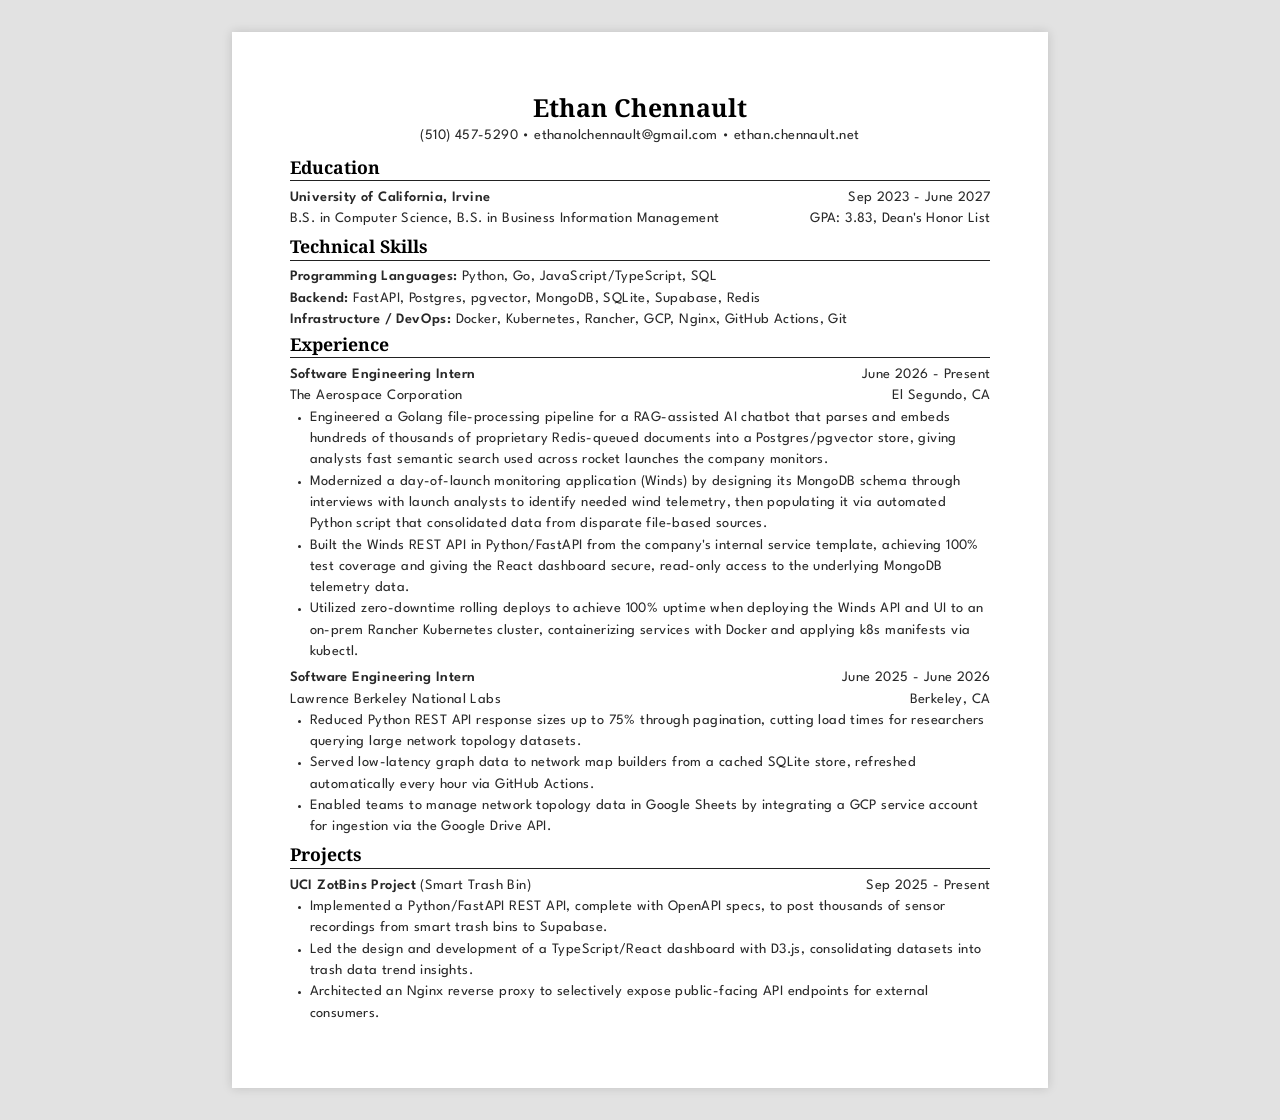
==== src/html/backend.html @ 249c58c6 "complete overhaul" ====
<!doctype html>
<html lang="en">
  <head>
    <meta charset="UTF-8" />
    <meta name="viewport" content="width=device-width, initial-scale=1.0" />
    <meta http-equiv="X-UA-Compatible" content="ie=edge" />
    <title>Ethan Chennault Resume</title>
    <link rel="stylesheet" href="../style.css" />
    <meta name="description" content="Ethan Chennault's Resume" />
    <script type="application/ld+json">
      {
        "@context": "https://schema.org",
        "@type": "WebPage",
        "name": "Ethan Chennault - Resume",
        "description": "Professional Resume for Ethan Chennault",
        "author": {
          "@type": "Person",
          "name": "Ethan Chennault"
        },
        "datePublished": "2026-05-17",
        "dateModified": "2026-05-17"
      }
    </script>
  </head>
  <body>
    <div id="resume">
      <header id="header">
        <h1>Ethan Chennault</h1>
        <p>
          (510) 457-5290 •
          <a href="mailto:ethanolchennault@gmail.com"
            >ethanolchennault@gmail.com</a
          >
          •
          <a href="https://ethan.chennault.net" target="_blank"
            >ethan.chennault.net</a
          >
        </p>
      </header>

      <section id="education">
        <h2>Education</h2>
        <hr />
        <section class="education-item">
          <div class="seperate">
            <b>University of California, Irvine</b>
            <span>Sep 2023 - June 2027</span>
          </div>
          <div class="seperate">
            <span
              >B.S. in Computer Science, B.S. in Business Information
              Management</span
            >
            <span>GPA: 3.83, Dean's Honor List</span>
          </div>
        </section>
      </section>

      <section id="technical-skills">
        <h2>Technical Skills</h2>
        <hr />
        <div id="skills-list">
          <p>
            <b>Programming Languages: </b>Python, Go, JavaScript/TypeScript, SQL
          </p>
          <p>
            <b>Backend: </b>FastAPI, Postgres, pgvector, MongoDB, SQLite,
            Supabase, Redis
          </p>
          <p>
            <b>Infrastructure / DevOps: </b>Docker, Kubernetes, Rancher, GCP,
            Nginx, GitHub Actions, Git
          </p>
        </div>
      </section>

      <section id="experience">
        <h2>Experience</h2>
        <hr />
        <section class="experience-item">
          <div class="seperate">
            <b>Software Engineering Intern</b>
            <span>June 2026 - Present</span>
          </div>
          <div class="seperate">
            <span>The Aerospace Corporation</span>
            <span>El Segundo, CA</span>
          </div>
          <ul>
            <li>
              Engineered a Golang file-processing pipeline for a RAG-assisted AI
              chatbot that parses and embeds hundreds of thousands of
              proprietary Redis-queued documents into a Postgres/pgvector store,
              giving analysts fast semantic search used across rocket launches
              the company monitors.
            </li>
            <li>
              Modernized a day-of-launch monitoring application (Winds) by
              designing its MongoDB schema through interviews with launch
              analysts to identify needed wind telemetry, then populating it via
              automated Python script that consolidated data from disparate
              file-based sources.
            </li>
            <li>
              Built the Winds REST API in Python/FastAPI from the company's
              internal service template, achieving 100% test coverage and giving
              the React dashboard secure, read-only access to the underlying
              MongoDB telemetry data.
            </li>
            <li>
              Utilized zero-downtime rolling deploys to achieve 100% uptime when
              deploying the Winds API and UI to an on-prem Rancher Kubernetes
              cluster, containerizing services with Docker and applying k8s
              manifests via kubectl.
            </li>
          </ul>
        </section>

        <section class="experience-item">
          <div class="seperate">
            <b>Software Engineering Intern</b>
            <span>June 2025 - June 2026</span>
          </div>
          <div class="seperate">
            <span>Lawrence Berkeley National Labs</span>
            <span>Berkeley, CA</span>
          </div>
          <ul>
            <li>
              Reduced Python REST API response sizes up to 75% through
              pagination, cutting load times for researchers querying large
              network topology datasets.
            </li>
            <li>
              Served low-latency graph data to network map builders from a
              cached SQLite store, refreshed automatically every hour via GitHub
              Actions.
            </li>
            <li>
              Enabled teams to manage network topology data in Google Sheets by
              integrating a GCP service account for ingestion via the Google
              Drive API.
            </li>
          </ul>
        </section>
      </section>

      <section id="projects">
        <h2>Projects</h2>
        <hr />

        <section class="project-item">
          <div class="seperate">
            <div><b>UCI ZotBins Project</b> <span>(Smart Trash Bin)</span></div>
            <span>Sep 2025 - Present</span>
          </div>
          <ul>
            <li>
              Implemented a Python/FastAPI REST API, complete with OpenAPI
              specs, to post thousands of sensor recordings from smart trash
              bins to Supabase.
            </li>
            <li>
              Led the design and development of a TypeScript/React dashboard
              with D3.js, consolidating datasets into trash data trend insights.
            </li>
            <li>
              Architected an Nginx reverse proxy to selectively expose
              public-facing API endpoints for external consumers.
            </li>
          </ul>
        </section>
      </section>
    </div>
  </body>
</html>
---- src/style.css ----
@font-face {
  font-family: "League Spartan";
  src: url("./fonts/LeagueSpartan-VariableFont_wght.ttf") format("truetype");
  font-weight: 100 900;
  /* Variable range */
  font-style: normal;
}

@font-face {
  font-family: "Noto Serif";
  src: url("./fonts/NotoSerif-VariableFont_wdth,wght.ttf") format("truetype");
  font-weight: 100 900;
  /* Variable range */
  font-style: normal;
}

*,
*::before,
*::after {
  margin: 0;
  padding: 0;
  border: 0;
  box-sizing: border-box;
  text-decoration: none;
}

body {
  display: flex;
  justify-content: center;
  width: 100%;
  height: 100%;
  background: #e2e2e2;
  -webkit-font-smoothing: antialiased;
  -moz-osx-font-smoothing: grayscale;
  text-rendering: optimizeLegibility;
}

/* Typography */
h1 {
  font-size: 1.55rem;
  font-family: "Noto Serif", serif;
}

h2 {
  font-size: 1.1rem;
  font-family: "Noto Serif", serif;
}

h3 {
  font-family: "League Spartan", sans-serif;
  line-height: 1.3;
  font-weight: 600;
}

b,
p,
ul,
li,
span,
table {
  font-size: 0.9rem;
  line-height: 1.48;
  letter-spacing: 0.4px;
  font-weight: 400;
  font-family: "League Spartan", sans-serif;
  color: #282828;
}

b {
  font-weight: 600;
}

ul {
  padding-left: 20px;
}

::marker {
  font-size: 0.75rem;
}

a {
  color: inherit;
  text-decoration: none;
}

/* Layout */
header {
  text-align: center;
  margin-bottom: 0.5rem;
  display: flex;
  flex-direction: column;
  gap: 0.1rem;
}

section {
  margin-bottom: 0.1rem;
}

hr {
  margin-top: 0.1rem;
  margin-bottom: 0.35rem;
  border: none;
  border-bottom: 1px solid #222;
}

.seperate {
  display: flex;
  justify-content: space-between;
  align-items: center;
  color: black;
}

.education-item,
.experience-item,
.project-item {
  margin-bottom: 0.3rem;
}

#resume {
  width: 8.5in;
  height: 11in;
  background: white;
  margin: 2rem auto;
  background: white;
  padding: 0.6in;
  box-shadow: 0 0 10px rgba(0, 0, 0, 0.15);
  overflow: hidden;
}

/* Print styles */
@page {
  size: 8.5in 11in;
  margin: 0;
}

@media print {
  body {
    margin: 0;
    padding: 0;
  }

  #resume {
    margin: 0;
    box-shadow: none;
    page-break-after: always;
  }
}
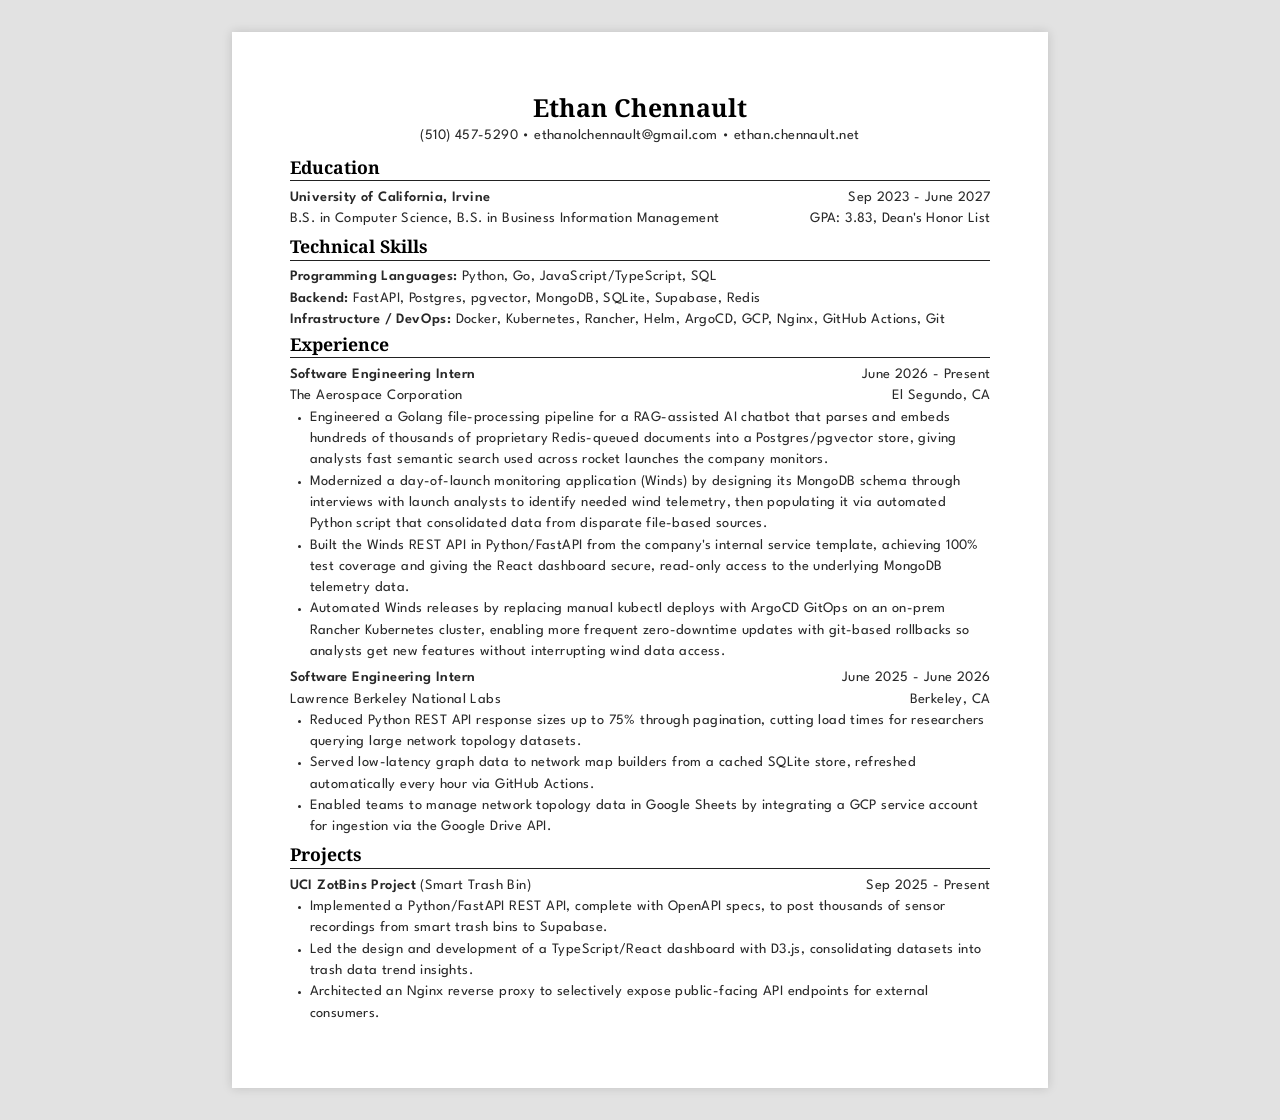
==== commit 5df0c125: "updated to include argocd" ====
--- a/src/html/backend.html
+++ b/src/html/backend.html
@@ -68,7 +68,8 @@
             Supabase, Redis
           </p>
           <p>
-            <b>Infrastructure / DevOps: </b>Docker, Kubernetes, Rancher, GCP,
+            <b>Infrastructure / DevOps: </b>Docker, Kubernetes, Rancher, Helm, ArgoCD,
+            GCP,
             Nginx, GitHub Actions, Git
           </p>
         </div>
@@ -108,10 +109,10 @@
               MongoDB telemetry data.
             </li>
             <li>
-              Utilized zero-downtime rolling deploys to achieve 100% uptime when
-              deploying the Winds API and UI to an on-prem Rancher Kubernetes
-              cluster, containerizing services with Docker and applying k8s
-              manifests via kubectl.
+              Automated Winds releases by replacing manual kubectl deploys with
+              ArgoCD GitOps on an on-prem Rancher Kubernetes cluster, enabling
+              more frequent zero-downtime updates with git-based rollbacks so
+              analysts get new features without interrupting wind data access.
             </li>
           </ul>
         </section>
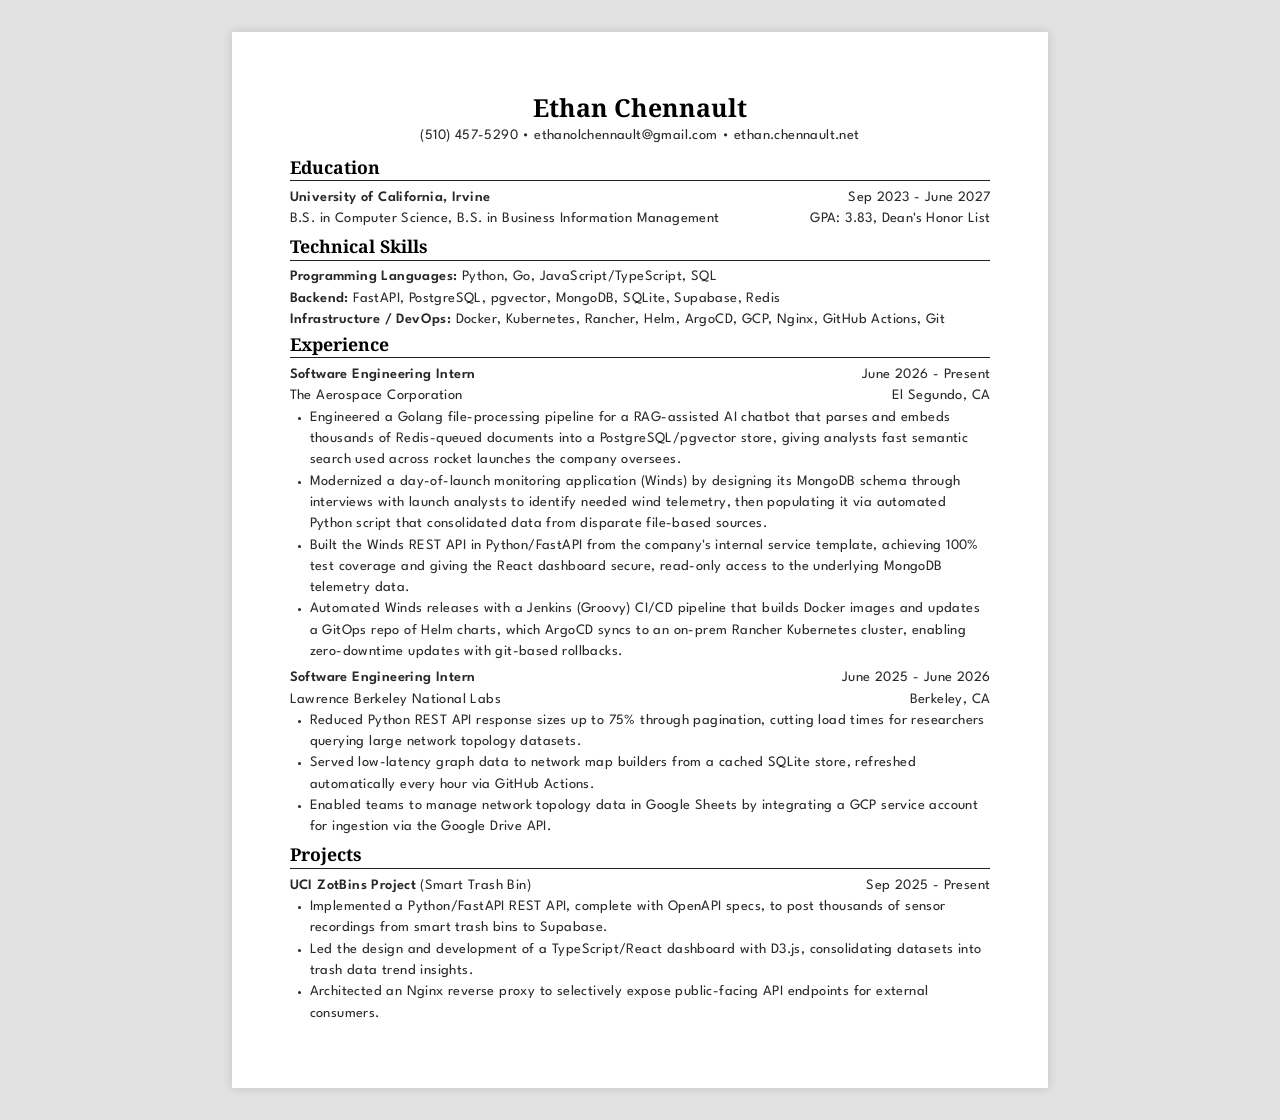
==== commit a852a961: "update fullstack and backend resumes" ====
--- a/src/html/backend.html
+++ b/src/html/backend.html
@@ -64,7 +64,7 @@
             <b>Programming Languages: </b>Python, Go, JavaScript/TypeScript, SQL
           </p>
           <p>
-            <b>Backend: </b>FastAPI, Postgres, pgvector, MongoDB, SQLite,
+            <b>Backend: </b>FastAPI, PostgreSQL, pgvector, MongoDB, SQLite,
             Supabase, Redis
           </p>
           <p>
@@ -90,10 +90,9 @@
           <ul>
             <li>
               Engineered a Golang file-processing pipeline for a RAG-assisted AI
-              chatbot that parses and embeds hundreds of thousands of
-              proprietary Redis-queued documents into a Postgres/pgvector store,
-              giving analysts fast semantic search used across rocket launches
-              the company monitors.
+              chatbot that parses and embeds thousands of Redis-queued documents
+              into a PostgreSQL/pgvector store, giving analysts fast semantic
+              search used across rocket launches the company oversees.
             </li>
             <li>
               Modernized a day-of-launch monitoring application (Winds) by
@@ -109,10 +108,10 @@
               MongoDB telemetry data.
             </li>
             <li>
-              Automated Winds releases by replacing manual kubectl deploys with
-              ArgoCD GitOps on an on-prem Rancher Kubernetes cluster, enabling
-              more frequent zero-downtime updates with git-based rollbacks so
-              analysts get new features without interrupting wind data access.
+              Automated Winds releases with a Jenkins (Groovy) CI/CD pipeline
+              that builds Docker images and updates a GitOps repo of Helm
+              charts, which ArgoCD syncs to an on-prem Rancher Kubernetes
+              cluster, enabling zero-downtime updates with git-based rollbacks.
             </li>
           </ul>
         </section>
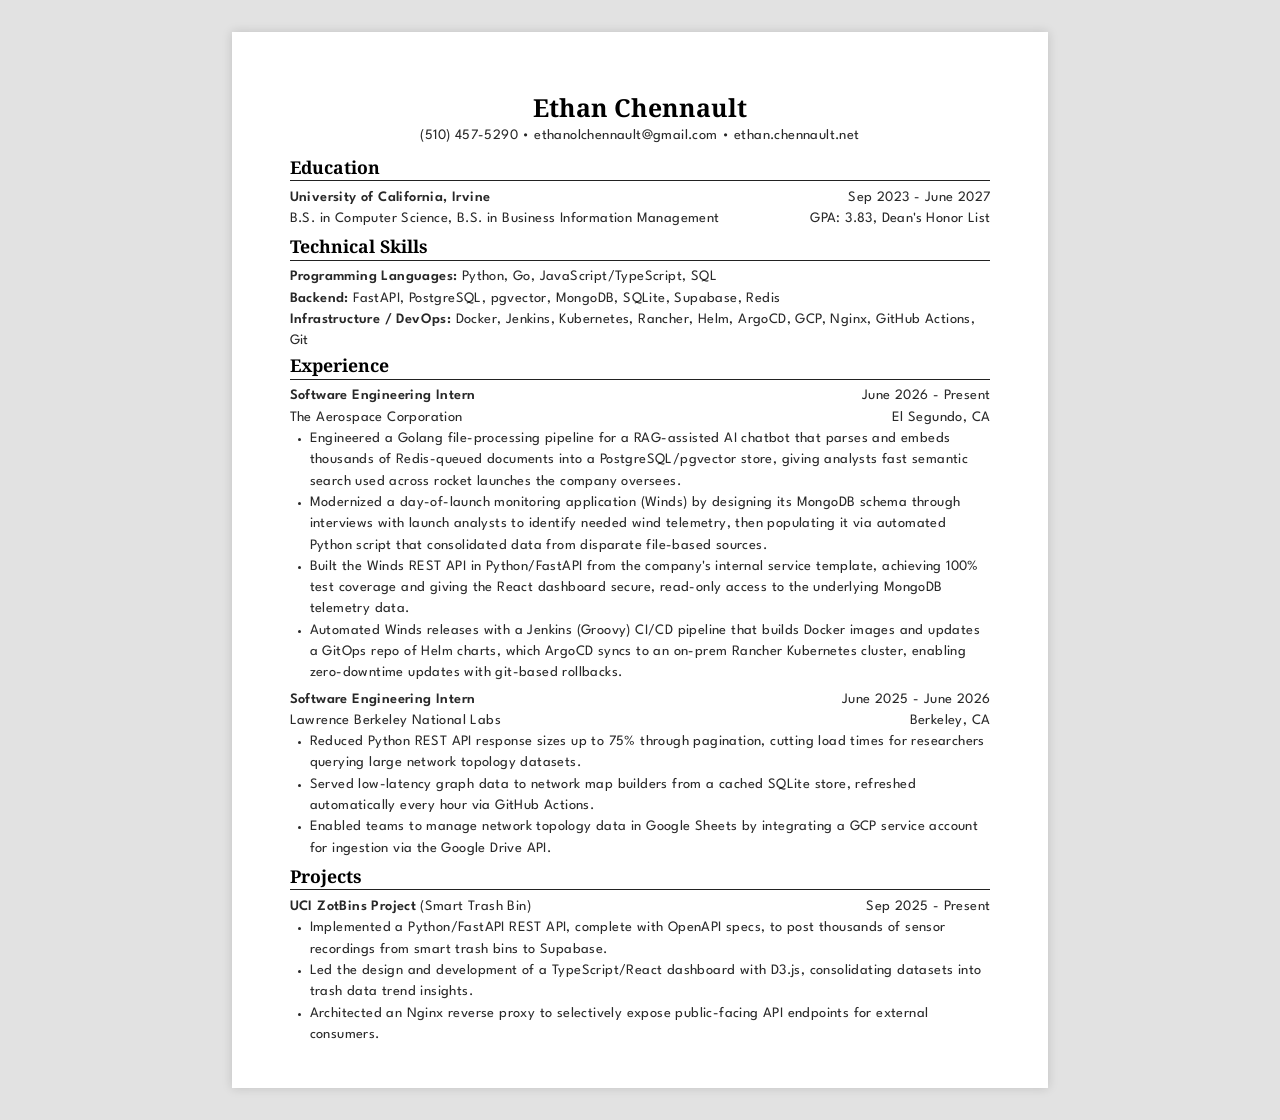
==== commit 6740c1fa: "update backend resume" ====
--- a/src/html/backend.html
+++ b/src/html/backend.html
@@ -68,9 +68,8 @@
             Supabase, Redis
           </p>
           <p>
-            <b>Infrastructure / DevOps: </b>Docker, Kubernetes, Rancher, Helm, ArgoCD,
-            GCP,
-            Nginx, GitHub Actions, Git
+            <b>Infrastructure / DevOps: </b>Docker, Jenkins, Kubernetes,
+            Rancher, Helm, ArgoCD, GCP, Nginx, GitHub Actions, Git
           </p>
         </div>
       </section>
